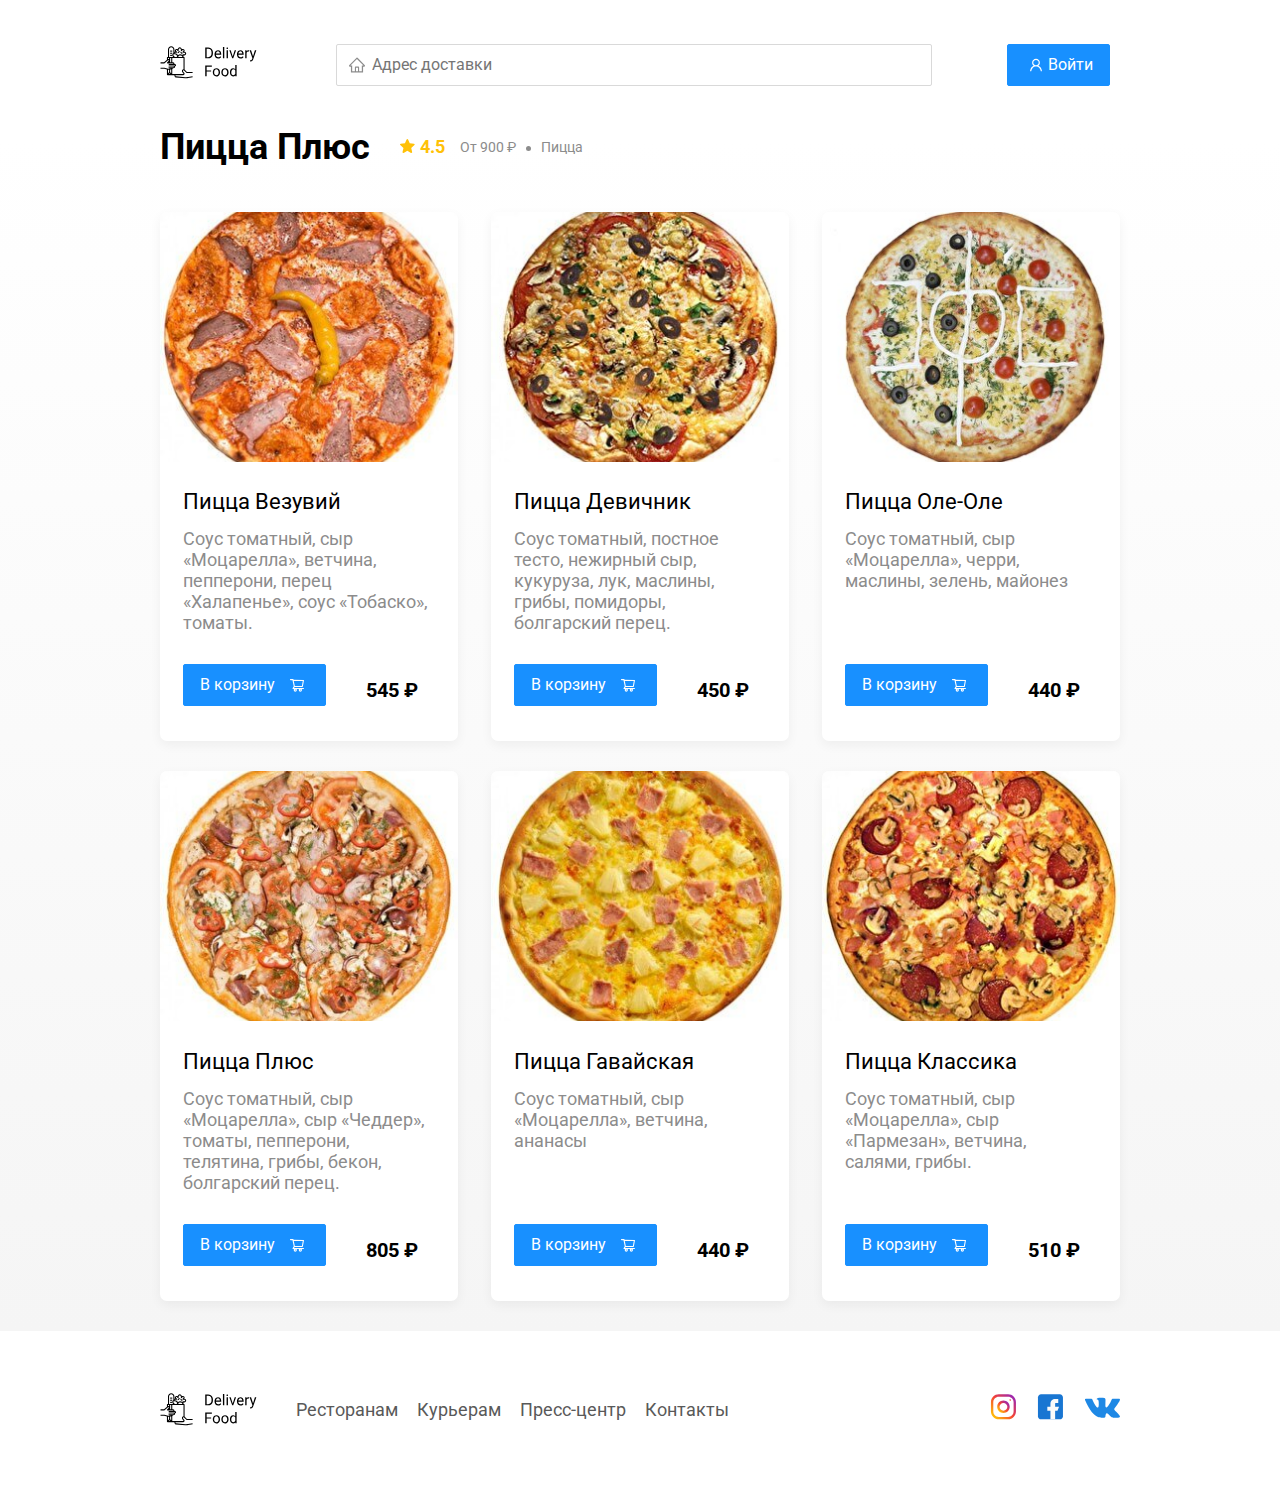
==== restaurant.html @ c825c6dc "Added scripts for modal auth" ====
<!DOCTYPE html>
<html lang="ru">

<head>
	<meta charset="UTF-8" />
	<meta name="viewport" content="width=device-width, initial-scale=1.0" />
	<title>PizzaBurger — доставка еды на дом</title>
	<link href="https://fonts.googleapis.com/css?family=Roboto:400,700&display=swap&subset=cyrillic" rel="stylesheet" />
	<link rel="stylesheet" href="css/normalize.css" />
	<link rel="stylesheet" href="css/style.css" />
</head>

<body>
	<div class="container">
		<header class="header">
			<a href="index.html" class="logo">
				<img src="img/icon/logo.svg" alt="Logo" />
			</a>
			<label class="address">
				<input type="text" class="input input-address" placeholder="Адрес доставки" />
			</label>
			<div class="buttons">
				<span class="user-name"></span>
				<button class="button button-primary button-auth">
					<span class="button-auth-svg"></span>
					<span class="button-text">Войти</span>
				</button>
				<button class="button button-cart" id="cart-button">
					<span class="button-cart-svg"></span>
					<span class="button-text">Корзина</span>
				</button>
				<button class="button button-primary button-out">
					<span class="button-text">Выйти</span>
					<span class="button-out-svg"></span>
				</button>
			</div>
		</header>
	</div>
	<!-- /.container  -->

	<main class="main">
		<div class="container">
			<section class="menu">
				<div class="section-heading">
					<h2 class="section-title restaurant-title">Пицца Плюс</h2>
					<div class="card-info">
						<div class="rating">
							4.5
						</div>
						<div class="price">От 900 ₽</div>
						<div class="category">Пицца</div>
					</div>
					<!-- /.card-info -->
				</div>
				<div class="cards cards-menu">
					<div class="card">
						<img src="img/pizza-plus/pizza-vesuvius.jpg" alt="image" class="card-image" />
						<div class="card-text">
							<div class="card-heading">
								<h3 class="card-title card-title-reg">Пицца Везувий</h3>
							</div>
							<!-- /.card-heading -->
							<div class="card-info">
								<div class="ingredients">Соус томатный, сыр «Моцарелла», ветчина, пепперони, перец
									«Халапенье», соус «Тобаско», томаты.
								</div>
							</div>
							<!-- /.card-info -->
							<div class="card-buttons">
								<button class="button button-primary button-add-cart">
									<span class="button-card-text">В корзину</span>
									<span class="button-cart-svg"></span>
								</button>
								<strong class="card-price-bold">545 ₽</strong>
							</div>
						</div>
						<!-- /.card-text -->
					</div>
					<!-- /.card -->

					<div class="card">
						<img src="img/pizza-plus/pizza-girls.jpg" alt="image" class="card-image" />
						<div class="card-text">
							<div class="card-heading">
								<h3 class="card-title card-title-reg">Пицца Девичник</h3>
							</div>
							<!-- /.card-heading -->
							<div class="card-info">
								<div class="ingredients">Соус томатный, постное тесто, нежирный сыр, кукуруза, лук,
									маслины,
									грибы, помидоры, болгарский перец.
								</div>
							</div>
							<!-- /.card-info -->
							<div class="card-buttons">
								<button class="button button-primary button-add-cart">
									<span class="button-card-text">В корзину</span>
									<span class="button-cart-svg"></span>
								</button>
								<strong class="card-price-bold">450 ₽</strong>
							</div>
						</div>
						<!-- /.card-text -->
					</div>
					<!-- /.card -->

					<div class="card">
						<img src="img/pizza-plus/pizza-oleole.jpg" alt="image" class="card-image" />
						<div class="card-text">
							<div class="card-heading">
								<h3 class="card-title card-title-reg">Пицца Оле-Оле</h3>
							</div>
							<!-- /.card-heading -->
							<div class="card-info">
								<div class="ingredients">Соус томатный, сыр «Моцарелла», черри, маслины, зелень, майонез
								</div>
							</div>
							<!-- /.card-info -->
							<div class="card-buttons">
								<button class="button button-primary button-add-cart">
									<span class="button-card-text">В корзину</span>
									<span class="button-cart-svg"></span>
								</button>
								<strong class="card-price-bold">440 ₽</strong>
							</div>
						</div>
						<!-- /.card-text -->
					</div>
					<!-- /.card -->

					<div class="card">
						<img src="img/pizza-plus/pizza-plus.jpg" alt="image" class="card-image" />
						<div class="card-text">
							<div class="card-heading">
								<h3 class="card-title card-title-reg">Пицца Плюс</h3>
							</div>
							<!-- /.card-heading -->
							<div class="card-info">
								<div class="ingredients">Соус томатный, сыр «Моцарелла», сыр «Чеддер», томаты,
									пепперони,
									телятина, грибы, бекон, болгарский перец.
								</div>
							</div>
							<!-- /.card-info -->
							<div class="card-buttons">
								<button class="button button-primary button-add-cart">
									<span class="button-card-text">В корзину</span>
									<span class="button-cart-svg"></span>
								</button>
								<strong class="card-price-bold">805 ₽</strong>
							</div>
						</div>
						<!-- /.card-text -->
					</div>
					<!-- /.card -->

					<div class="card">
						<img src="img/pizza-plus/pizza-hawaiian.jpg" alt="image" class="card-image" />
						<div class="card-text">
							<div class="card-heading">
								<h3 class="card-title card-title-reg">Пицца Гавайская</h3>
							</div>
							<!-- /.card-heading -->
							<div class="card-info">
								<div class="ingredients">Соус томатный, сыр «Моцарелла», ветчина, ананасы</div>
							</div>
							<!-- /.card-info -->
							<div class="card-buttons">
								<button class="button button-primary button-add-cart">
									<span class="button-card-text">В корзину</span>
									<span class="button-cart-svg"></span>
								</button>
								<strong class="card-price-bold">440 ₽</strong>
							</div>
						</div>
						<!-- /.card-text -->
					</div>
					<!-- /.card -->

					<div class="card">
						<img src="img/pizza-plus/pizza-classic.jpg" alt="image" class="card-image" />
						<div class="card-text">
							<div class="card-heading">
								<h3 class="card-title card-title-reg">Пицца Классика</h3>
							</div>
							<!-- /.card-heading -->
							<div class="card-info">
								<div class="ingredients">Соус томатный, сыр «Моцарелла», сыр «Пармезан», ветчина,
									салями,
									грибы.
								</div>
							</div>
							<!-- /.card-info -->
							<div class="card-buttons">
								<button class="button button-primary button-add-cart">
									<span class="button-card-text">В корзину</span>
									<span class="button-cart-svg"></span>
								</button>
								<strong class="card-price-bold">510 ₽</strong>
							</div>
						</div>
						<!-- /.card-text -->
					</div>
					<!-- /.card -->
				</div>
				<!-- /.cards -->
			</section>
		</div>
		<!-- /.container -->
	</main>

	<footer class="footer">
		<div class="container">
			<div class="footer-block">
				<img src="img/icon/logo.svg" alt="logo" class="logo footer-logo" />
				<nav class="footer-nav">
					<a href="#" class="footer-link">Ресторанам </a>
					<a href="#" class="footer-link">Курьерам</a>
					<a href="#" class="footer-link">Пресс-центр</a>
					<a href="#" class="footer-link">Контакты</a>
				</nav>
				<div class="social-links">
					<a href="#" class="social-link"><img src="img/social/instagram.svg" alt="instagram" /></a>
					<a href="#" class="social-link"><img src="img/social/fb.svg" alt="facebook" /></a>
					<a href="#" class="social-link"><img src="img/social/vk.svg" alt="vk" /></a>
				</div>
				<!-- /.social-links -->
			</div>
			<!-- /.footer-block -->
		</div>
	</footer>

	<div class="modal modal-cart">
		<div class="modal-dialog">
			<div class="modal-header">
				<h3 class="modal-title">Корзина</h3>
				<button class="close">&times;</button>
			</div>
			<!-- /.modal-header -->
			<div class="modal-body">
				<div class="food-row">
					<span class="food-name">Ролл угорь стандарт</span>
					<strong class="food-price">250 ₽</strong>
					<div class="food-counter">
						<button class="counter-button">-</button>
						<span class="counter">1</span>
						<button class="counter-button">+</button>
					</div>
				</div>
				<!-- /.foods-row -->
				<div class="food-row">
					<span class="food-name">Ролл угорь стандарт</span>
					<strong class="food-price">250 ₽</strong>
					<div class="food-counter">
						<button class="counter-button">-</button>
						<span class="counter">1</span>
						<button class="counter-button">+</button>
					</div>
				</div>
				<!-- /.foods-row -->
				<div class="food-row">
					<span class="food-name">Ролл угорь стандарт</span>
					<strong class="food-price">250 ₽</strong>
					<div class="food-counter">
						<button class="counter-button">-</button>
						<span class="counter">1</span>
						<button class="counter-button">+</button>
					</div>
				</div>
				<!-- /.foods-row -->
				<div class="food-row">
					<span class="food-name">Ролл угорь стандарт</span>
					<strong class="food-price">250 ₽</strong>
					<div class="food-counter">
						<button class="counter-button">-</button>
						<span class="counter">1</span>
						<button class="counter-button">+</button>
					</div>
				</div>
				<!-- /.foods-row -->
			</div>
			<!-- /.modal-body -->
			<div class="modal-footer">
				<span class="modal-pricetag">1250 ₽</span>
				<div class="footer-buttons">
					<button class="button button-primary">Оформить заказ</button>
					<button class="button clear-cart">Отмена</button>
				</div>
			</div>
			<!-- /.modal-footer -->
		</div>
		<!-- /.modal-dialog -->
	</div>

	<div class="modal-auth">
		<div class="modal-dialog modal-dialog-auth">
			<button class="close-auth">&times;</button>
			<form id="logInForm">
				<fieldset class="modal-body">
					<legend class="modal-title">Авторизация</legend>
					<label class="label-auth">
						<span>Логин</span>
						<input id="login" type="text">
					</label>
					<label class="label-auth">
						<span>Пароль</span>
						<input id="password" type="password">
					</label>
				</fieldset>
				<!-- /.modal-body -->
				<div class="modal-footer">
					<div class="footer-buttons">
						<button class="button button-primary button-login" type="submit">Войти</button>
					</div>
				</div>
			</form>
			<!-- /.modal-footer -->
		</div>
		<!-- /.modal-dialog -->
	</div>
</body>

</html>
---- css/style.css ----
* {
    box-sizing: border-box;
}

body {
    font-family: "Roboto", sans-serif;
    padding-top: 44px;
}

a,
button {
    cursor: pointer;
    color: inherit;
}

.hide {
    display: none;
}

.container {
    max-width: 1200px;
    margin: auto;
}

.header {
    display: flex;
    align-items: center;
    justify-content: space-between;
    margin-bottom: 40px;
}

.input {
    background-color: #ffffff;
    border: 1px solid #d9d9d9;
    border-radius: 2px;
    font-size: 16px;
    line-height: 24px;
    padding: 8px 8px 8px 35px;
    background-repeat: no-repeat;
    background-position: left 11px center;
}

.address {
    flex: 0.8;
}

.input-address {
    width: 100%;
    background-image: url(../img/icon/home.svg);
}

.search {
    margin-left: auto;
}

.input-search {
    width: 300px;
    background-image: url(../img/icon/search.svg);

}

.buttons {
    display: flex;
    align-items: center;
}

.button {
    display: flex;
    align-items: center;
    padding: 8px 16px;
    background: #ffffff;
    border: 1px solid #d9d9d9;
    box-sizing: border-box;
    box-shadow: 0 0 2px rgba(0, 0, 0, 0.0015);
    border-radius: 2px;
    color: #595959;
    font-size: 16px;
    line-height: 24px;
}

.button:hover {
    background: #1890ff;
    border: 1px solid #1890ff;
    color: #fff;
}


.button-primary {
    background: #1890ff;
    border: 1px solid #1890ff;
    color: #fff;
    margin-right: 10px;
}

.button-primary:hover {
    background: #ffffff;
    border: 1px solid #d9d9d9;
    color: #595959;
}

.button-icon {
    margin-right: 6px;
}

.button-card-text {
    margin-right: 10px;
}

.button-auth {
    background-position: 20px 13px;
}

.button-primary .button-auth-svg {
    width: 24px;
    height: 24px;
    background-color: #fff;
    -webkit-mask: url("../img/icon/user.svg") no-repeat 50% 50%;
    mask: url("../img/icon/user.svg") no-repeat 50% 50%;
    background-repeat: no-repeat;
}

.button-primary:hover .button-auth-svg {
    background-color: #595959;
}

.button .button-cart-svg {
    width: 24px;
    height: 24px;
    background-color: #595959;
    -webkit-mask: url("../img/icon/shopping-cart.svg") no-repeat 50% 50%;
    mask: url("../img/icon/shopping-cart.svg") no-repeat 50% 50%;
    background-repeat: no-repeat;
}

.button-primary .button-cart-svg {
    background-color: #fff;
}

.button:hover .button-cart-svg {
    background-color: #fff;
}

.button-primary:hover .button-cart-svg {
    background-color: #595959;
}

.button-cart {
    display: none;
    margin: 0 5px;
}

.button-out {
    display: none;
    margin: 0 5px;
}

.user-name {
    display: none;
    margin-right: 20px;
    font-weight: bold;
    font-size: 18px;
}

.promo-slider {

    width: 600px;
    height: 300px;

}

.promo {
    box-shadow: 0 7px 12px rgba(158, 158, 163, 0.1);
    border-radius: 10px;
    padding: 68px 70px;
    margin-bottom: 56px;
}

.pizza {
    background: #fff1b8 url(../img/promo/pizza.png) no-repeat top -100px right -250px / 830px
}

.kebab {
    background: #D6E4FF url(../img/promo/kebab.png) no-repeat top 45px right 40px / 450px;
}

.vegetables {
    background: #FFF566 url(../img/promo/vegetables.png) no-repeat top 0 right 0 / 825px
}

.sushi {
    background: #FFF1F0 url(../img/promo/sushi.png) no-repeat top 10px right 15px / 500px
}

.promo-title {
    font-style: normal;
    font-weight: bold;
    font-size: 39px;
    line-height: 46px;
    color: #302c34;
}

.promo-text {
    font-style: normal;
    font-weight: normal;
    font-size: 24px;
    line-height: 28px;
    color: #302c34;
    max-width: 538px;
}

.main {
    background: linear-gradient(180deg, rgba(245, 245, 245, 0) 1.04%, #f5f5f5 100%);
}

.section-heading {
    display: flex;
    align-items: center;
    margin-bottom: 44px;
}

.section-title {
    font-style: normal;
    font-weight: bold;
    font-size: 36px;
    line-height: 42px;
    margin: 0 30px 0 0;
    color: #000000;
}

.cards {
    display: flex;
    align-items: flex-start;
    justify-content: space-between;
    flex-wrap: wrap;
}

.card {
    background: #ffffff;
    box-shadow: 0 4px 12px rgba(0, 0, 0, 0.05);
    border-radius: 7px;
    overflow: hidden;
    margin-bottom: 30px;
    flex-basis: 31%;
    text-decoration: none;

}

.card-restaurant {
    cursor: pointer
}

.card-image {
    width: 100%;
    height: 250px;
    object-fit: cover;
}


.card-text {
    padding: 20px 23px 35px;
    min-height: 275px;
    display: flex;
    flex-direction: column;
}



.restaurants .card-text {
    min-height: auto;
}

.card-heading {
    display: flex;
    align-items: center;
    justify-content: space-between;
    margin-bottom: 10px;
}

.card-title {
    margin: 0;
    font-style: normal;
    font-weight: bold;
    font-size: 22px;
    line-height: 32px;
}

.card-title-reg {
    font-weight: 400;
}

.card-tag {
    font-style: normal;
    font-weight: normal;
    font-size: 12px;
    line-height: 20px;
    color: #ffffff;
    background: #262626;
    border-radius: 2px;
    padding: 1px 8px;
}

.card-info {
    display: flex;
    align-items: center;
    flex-wrap: wrap;
}

.card-buttons {
    display: flex;
    margin-top: 24px;
    flex-grow: 1;
    align-items: flex-end;
}

.card-price-bold {
    font-weight: bold;
    font-size: 20px;
    line-height: 32px;
    margin-left: 30px;
}

.rating {
    background-image: url("../img/icon/rating.svg");
    background-repeat: no-repeat;
    background-position: 0 7px;
    padding-left: 20px;
    margin-right: 26px;
    color: #ffc107;
    font-weight: bold;
    font-size: 18px;
    line-height: 32px;
}

.price,
.category {
    color: #8c8c8c;
    font-size: 18px;
    line-height: 32px;
}

.price {
    margin-right: 10px;
}

.ingredients {
    color: #8c8c8c;
    font-size: 18px;
    line-height: 21px;
}

.category {
    text-overflow: ellipsis;
    overflow: hidden;
    white-space: nowrap;
    max-width: 150px;
}

.price:after {
    content: "";
    width: 5px;
    height: 5px;
    background-color: #8c8c8c;
    display: inline-block;
    vertical-align: middle;
    border-radius: 50%;
    margin-left: 10px;
}

.footer {
    padding: 60px 0;
}

.footer-block {
    display: flex;
    align-items: center;
    justify-content: space-between;
}

.footer-nav {
    margin-left: 35px;
    margin-right: auto;
}

.footer-link {
    display: inline-block;
    color: #595959;
    font-style: normal;
    font-weight: normal;
    font-size: 18px;
    line-height: 21px;
    text-decoration: none;
}

.footer-link:not(:last-child) {
    margin-right: 15px;
}

.social-links {
    display: flex;
    align-items: center;
}

.social-link:not(:last-child) {
    margin-right: 21px;
}

.modal {
    position: fixed;
    left: 0;
    top: 0;
    width: 100%;
    height: 100%;
    background: rgba(0, 0, 0, 0.4);
    display: none;
    z-index: 999;
}

.modal-auth {
    position: fixed;
    left: 0;
    top: 0;
    width: 100%;
    height: 100%;
    background: rgba(0, 0, 0, 0.4);
    display: none;
    z-index: 999;
}

.is-open {
    display: flex;
}

.modal-dialog {
    max-width: 780px;
    width: 95%;
    background: #ffffff;
    border-radius: 5px;
    margin: auto;
    padding: 40px 45px;
}

.modal-dialog-auth {
    width: auto;
    position: relative;
}

.label-auth {
    display: block;
    margin: 30px;
}

.label-auth span {
    width: 80px;
    display: inline-block;
}

.modal-header {
    display: flex;
    align-items: center;
    justify-content: space-between;
    margin-bottom: 45px;
}

.modal-title {
    margin: 0;
    font-weight: bold;
    font-size: 36px;
    line-height: 42px;
}

.close {
    font-size: 36px;
    border: none;
    background-color: transparent;
}

.close-auth {
    font-size: 36px;
    border: none;
    background-color: transparent;
    position: absolute;
    top: 10px;
    right: 20px;
}

.modal-body {
    margin-bottom: 22px;
}

.food-row {
    display: flex;
    align-items: flex-start;
    justify-content: space-between;
    padding-bottom: 8px;
    border-bottom: 1px solid #d9d9d9;
    margin-bottom: 15px;
}

.food-name {
    font-weight: normal;
    font-size: 18px;
    line-height: 32px;
}

.food-price {
    margin-left: auto;
    margin-right: 47px;
    font-weight: bold;
    font-size: 20px;
    line-height: 32px;
}

.food-counter {
    display: flex;
    align-items: center;
}

.counter-button {
    display: flex;
    align-items: center;
    justify-content: center;
    width: 39px;
    height: 32px;
    background: #ffffff;
    border: 1px solid #40a9ff;
    box-sizing: border-box;
    border-radius: 2px;
    font-weight: normal;
    font-size: 14px;
    line-height: 22px;
    color: #40a9ff;
}

.counter-button:hover {
    background: #40a9ff;
    border: 1px solid #ffffff;
    color: #ffffff;
}

.counter {
    font-size: 16px;
    line-height: 24px;
    margin-left: 10px;
    margin-right: 10px;
}

.modal-footer {
    display: flex;
    align-items: center;
    justify-content: space-between;
}

.modal-auth .modal-footer {
    justify-content: flex-end;
}

.footer-buttons {
    display: flex;
    align-items: center;
}

.modal-pricetag {
    background: #262626;
    border-radius: 5px;
    color: #ffffff;
    padding: 15px 20px;
    font-size: 20px;
    line-height: 23px;
}

.hide {
    display: none;
}

.show-modal {
    display: flex;
}

.show-block {
    display: block;
}

.error {
    border: 2px solid red;
}

.error-message {
    font-style: italic;
    margin-bottom: 0;
    margin-top: 1rem;
}


@media (max-width: 1366px) {
    .container {
        max-width: 960px;
    }

    .pizza {
        background-position: center right -300px;
        background-size: 750px;
    }


    .kebab {
        background-position: top -5px right -93px;
        background-size: 530px;
    }

    .vegetables {
        background-position: top 0 right -93px;
        background-size: 820px;
    }

    .sushi {
        background-position: center right -90px;
    }

    .rating {
        margin-right: 15px;
    }

    .category,
    .price {
        font-size: 14px;
    }
}

@media (max-width: 992px) {
    .container {
        max-width: 750px;
    }



    .pizza {
        padding: 50px;
        background-size: 500px;
        background-position: center right -200px;
    }


    .kebab {
        background-position: top 55px right -100px;
        background-size: 385px;
    }

    .vegetables {
        background-position: top 0 right -280px;
        background-size: 810px;
    }

    .sushi {
        background-position: top 30px right -175px;
    }



    .promo-text {
        font-size: 18px;
        max-width: 400px;
    }

    .card {
        flex-basis: 49%;
    }

    .footer-link {
        font-size: 16px;
    }
}

@media (max-width: 768px) {
    .container {
        max-width: 560px;
    }

    .card-info {
        flex-wrap: wrap;
    }

    .card .rating {
        flex-basis: 100%;
    }

    .card-title {
        font-size: 18px;
    }

    .card-text {
        min-height: 290px;
    }

    .card-price-bold {
        margin-left: 20px;
    }


    .pizza {
        background-size: 400px;
        background-position: bottom 50px right -200px;
    }


    .kebab {
        background-position: top -5px right -74px;
        background-size: 300px;
    }

    .vegetables {
        background-position: top 0 right -240px;
        background-size: 702px;
    }

    .sushi {
        background-position: top -24px right -75px;
        background-size: 302px;
    }

    .promo-title {
        font-size: 24px;
        line-height: 1.4;
    }

    .promo-text {
        margin-top: 0;
    }
}

@media (max-width: 578px) {
    .container {
        width: 90%;
    }

    .address {
        min-width: 100%;
        order: 1;
    }

    .header {
        flex-wrap: wrap;
    }

    .input-address {
        margin-top: 15px;
        order: 5;
        flex: 1;
    }

    .promo {
        background-image: none;
    }

    .promo-title {
        margin-bottom: 10px;
    }

    .section-title {
        font-size: 20px;
    }

    .card {
        flex-basis: 100%;
    }

    .card-text {
        min-height: auto;
    }

    .card-image {
        width: 100%;
    }

    .footer {
        padding: 30px 0;
    }

    .footer-block {
        align-items: flex-start;
    }

    .footer-nav {
        margin-left: 0;
        margin-right: 0;
        order: 0;
        display: flex;
        flex-direction: column;
    }

    .footer-logo {
        margin-right: 15px;
        order: 1;
    }

    .social-links {
        order: 2;
    }
}

@media (max-width: 480px) {
    .button-text {
        display: none;
    }

    .button-icon {
        margin: 0;
    }

    .user-name {
        margin: 10px;

    }

    .buttons {
        flex-wrap: wrap;
        margin-left: auto;
    }

    .button {
        min-height: 40px;
        padding: 5px 12px;

    }

    .button-out-svg {
        width: 24px;
        height: 24px;
        background-color: #fff;
        -webkit-mask: url(../img/icon/logout.svg) no-repeat 50% 50%;
        mask: url(../img/icon/logout.svg) no-repeat 50% 50%;
        background-repeat: no-repeat;
        -webkit-mask-size: 20px;
        mask-size: 20px;
    }

    .promo {
        padding: 20px;
    }

    .section-heading {
        flex-wrap: wrap;
    }

    .footer-block {
        flex-wrap: wrap;
        flex-direction: column;
        align-items: center;
    }

    .footer-logo {
        order: 0;
        margin-bottom: 20px;
    }

    .footer-nav {
        margin-bottom: 20px;
        text-align: center;
    }

    .footer-link:not(:last-child) {
        margin-right: 0;
    }
}
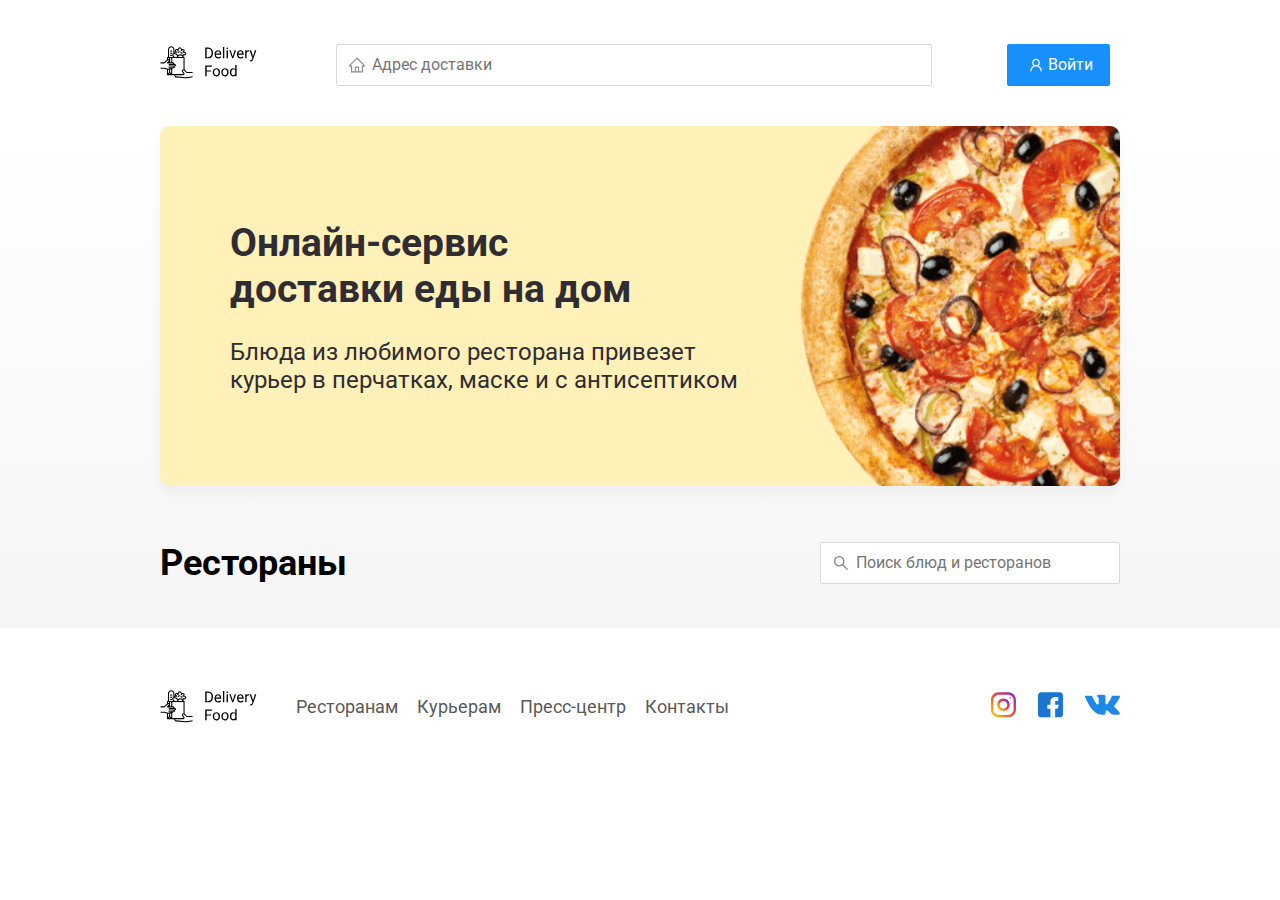
==== commit a2d145ad: "Added dynamic render for goods" ====
--- a/restaurant.html
+++ b/restaurant.html
@@ -8,6 +8,9 @@
 	<link href="https://fonts.googleapis.com/css?family=Roboto:400,700&display=swap&subset=cyrillic" rel="stylesheet" />
 	<link rel="stylesheet" href="css/normalize.css" />
 	<link rel="stylesheet" href="css/style.css" />
+
+	<script src="js/auth.js" defer></script>
+	<script src="js/menu.js" defer></script>
 </head>
 
 <body>
@@ -41,169 +44,9 @@
 	<main class="main">
 		<div class="container">
 			<section class="menu">
-				<div class="section-heading">
-					<h2 class="section-title restaurant-title">Пицца Плюс</h2>
-					<div class="card-info">
-						<div class="rating">
-							4.5
-						</div>
-						<div class="price">От 900 ₽</div>
-						<div class="category">Пицца</div>
-					</div>
-					<!-- /.card-info -->
-				</div>
-				<div class="cards cards-menu">
-					<div class="card">
-						<img src="img/pizza-plus/pizza-vesuvius.jpg" alt="image" class="card-image" />
-						<div class="card-text">
-							<div class="card-heading">
-								<h3 class="card-title card-title-reg">Пицца Везувий</h3>
-							</div>
-							<!-- /.card-heading -->
-							<div class="card-info">
-								<div class="ingredients">Соус томатный, сыр «Моцарелла», ветчина, пепперони, перец
-									«Халапенье», соус «Тобаско», томаты.
-								</div>
-							</div>
-							<!-- /.card-info -->
-							<div class="card-buttons">
-								<button class="button button-primary button-add-cart">
-									<span class="button-card-text">В корзину</span>
-									<span class="button-cart-svg"></span>
-								</button>
-								<strong class="card-price-bold">545 ₽</strong>
-							</div>
-						</div>
-						<!-- /.card-text -->
-					</div>
-					<!-- /.card -->
+				<div class="section-heading"></div>
 
-					<div class="card">
-						<img src="img/pizza-plus/pizza-girls.jpg" alt="image" class="card-image" />
-						<div class="card-text">
-							<div class="card-heading">
-								<h3 class="card-title card-title-reg">Пицца Девичник</h3>
-							</div>
-							<!-- /.card-heading -->
-							<div class="card-info">
-								<div class="ingredients">Соус томатный, постное тесто, нежирный сыр, кукуруза, лук,
-									маслины,
-									грибы, помидоры, болгарский перец.
-								</div>
-							</div>
-							<!-- /.card-info -->
-							<div class="card-buttons">
-								<button class="button button-primary button-add-cart">
-									<span class="button-card-text">В корзину</span>
-									<span class="button-cart-svg"></span>
-								</button>
-								<strong class="card-price-bold">450 ₽</strong>
-							</div>
-						</div>
-						<!-- /.card-text -->
-					</div>
-					<!-- /.card -->
-
-					<div class="card">
-						<img src="img/pizza-plus/pizza-oleole.jpg" alt="image" class="card-image" />
-						<div class="card-text">
-							<div class="card-heading">
-								<h3 class="card-title card-title-reg">Пицца Оле-Оле</h3>
-							</div>
-							<!-- /.card-heading -->
-							<div class="card-info">
-								<div class="ingredients">Соус томатный, сыр «Моцарелла», черри, маслины, зелень, майонез
-								</div>
-							</div>
-							<!-- /.card-info -->
-							<div class="card-buttons">
-								<button class="button button-primary button-add-cart">
-									<span class="button-card-text">В корзину</span>
-									<span class="button-cart-svg"></span>
-								</button>
-								<strong class="card-price-bold">440 ₽</strong>
-							</div>
-						</div>
-						<!-- /.card-text -->
-					</div>
-					<!-- /.card -->
-
-					<div class="card">
-						<img src="img/pizza-plus/pizza-plus.jpg" alt="image" class="card-image" />
-						<div class="card-text">
-							<div class="card-heading">
-								<h3 class="card-title card-title-reg">Пицца Плюс</h3>
-							</div>
-							<!-- /.card-heading -->
-							<div class="card-info">
-								<div class="ingredients">Соус томатный, сыр «Моцарелла», сыр «Чеддер», томаты,
-									пепперони,
-									телятина, грибы, бекон, болгарский перец.
-								</div>
-							</div>
-							<!-- /.card-info -->
-							<div class="card-buttons">
-								<button class="button button-primary button-add-cart">
-									<span class="button-card-text">В корзину</span>
-									<span class="button-cart-svg"></span>
-								</button>
-								<strong class="card-price-bold">805 ₽</strong>
-							</div>
-						</div>
-						<!-- /.card-text -->
-					</div>
-					<!-- /.card -->
-
-					<div class="card">
-						<img src="img/pizza-plus/pizza-hawaiian.jpg" alt="image" class="card-image" />
-						<div class="card-text">
-							<div class="card-heading">
-								<h3 class="card-title card-title-reg">Пицца Гавайская</h3>
-							</div>
-							<!-- /.card-heading -->
-							<div class="card-info">
-								<div class="ingredients">Соус томатный, сыр «Моцарелла», ветчина, ананасы</div>
-							</div>
-							<!-- /.card-info -->
-							<div class="card-buttons">
-								<button class="button button-primary button-add-cart">
-									<span class="button-card-text">В корзину</span>
-									<span class="button-cart-svg"></span>
-								</button>
-								<strong class="card-price-bold">440 ₽</strong>
-							</div>
-						</div>
-						<!-- /.card-text -->
-					</div>
-					<!-- /.card -->
-
-					<div class="card">
-						<img src="img/pizza-plus/pizza-classic.jpg" alt="image" class="card-image" />
-						<div class="card-text">
-							<div class="card-heading">
-								<h3 class="card-title card-title-reg">Пицца Классика</h3>
-							</div>
-							<!-- /.card-heading -->
-							<div class="card-info">
-								<div class="ingredients">Соус томатный, сыр «Моцарелла», сыр «Пармезан», ветчина,
-									салями,
-									грибы.
-								</div>
-							</div>
-							<!-- /.card-info -->
-							<div class="card-buttons">
-								<button class="button button-primary button-add-cart">
-									<span class="button-card-text">В корзину</span>
-									<span class="button-cart-svg"></span>
-								</button>
-								<strong class="card-price-bold">510 ₽</strong>
-							</div>
-						</div>
-						<!-- /.card-text -->
-					</div>
-					<!-- /.card -->
-				</div>
-				<!-- /.cards -->
+				<div class="cards cards-menu"></div>
 			</section>
 		</div>
 		<!-- /.container -->
